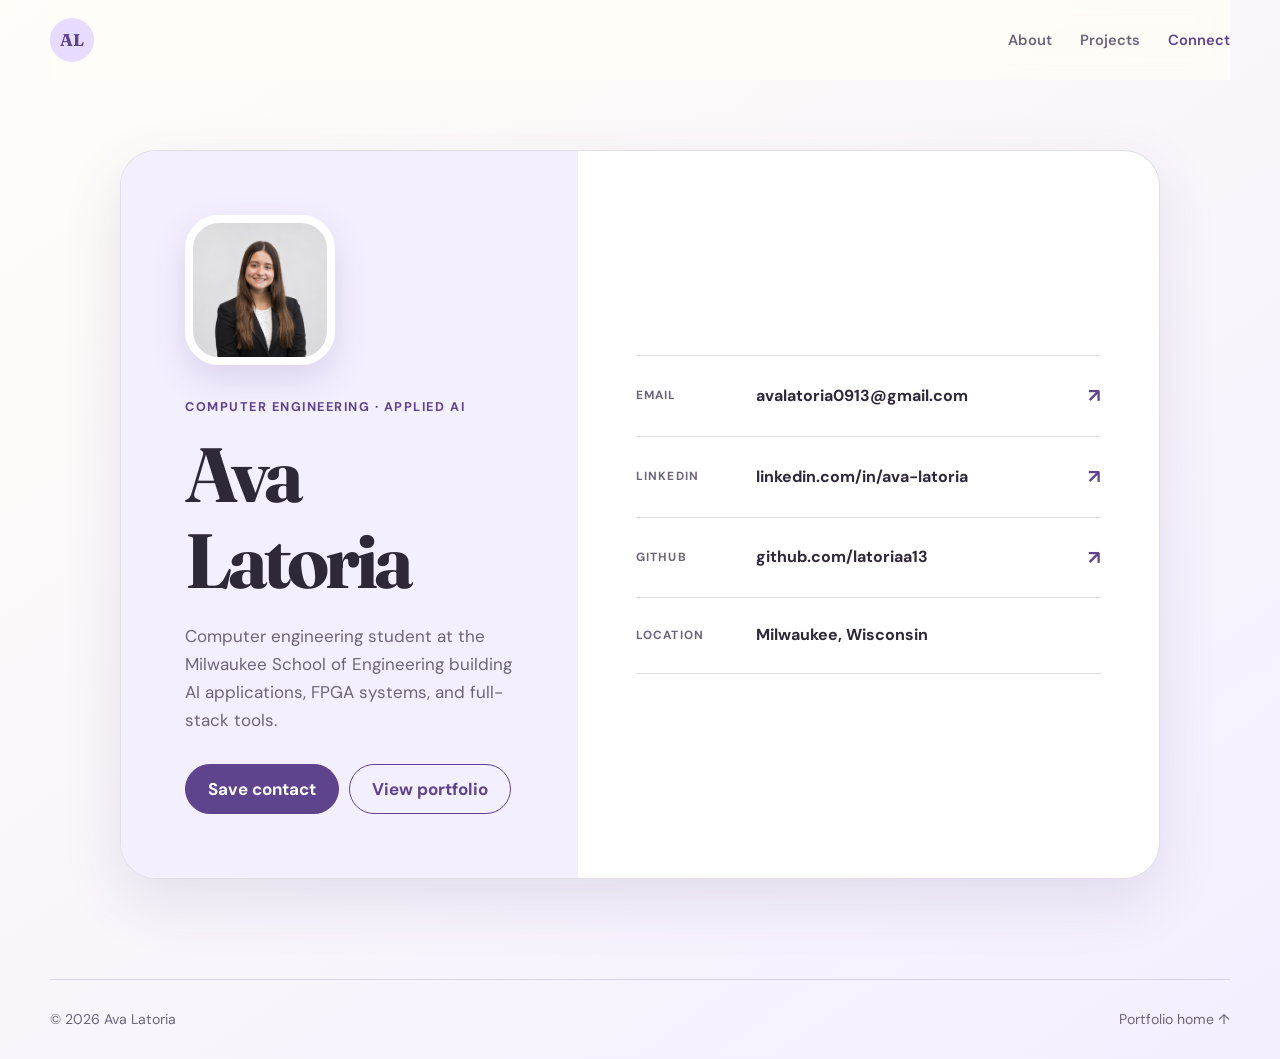
==== connect.html @ 5b6e91cd "Make all project covers full bleed" ====
<!doctype html>
<html lang="en">
  <head>
    <meta charset="UTF-8" />
    <meta name="viewport" content="width=device-width, initial-scale=1.0" />
    <meta name="description" content="Connect with Ava Latoria, a computer engineering student working across applied AI and embedded systems." />
    <meta name="theme-color" content="#eee8ff" />
    <title>Connect with Ava Latoria</title>
    <link rel="preconnect" href="https://fonts.googleapis.com" />
    <link rel="preconnect" href="https://fonts.gstatic.com" crossorigin />
    <link href="https://fonts.googleapis.com/css2?family=DM+Sans:wght@400;500;600;700&family=Fraunces:opsz,wght@9..144,600;9..144,700&display=swap" rel="stylesheet" />
    <link rel="stylesheet" href="styles.css?v=20261103-all-covers" />
  </head>
  <body class="connect-page">
    <a class="skip-link" href="#main">Skip to contact card</a>
    <header class="site-header">
      <a class="wordmark" href="connect.html" aria-label="Ava Latoria contact card">AL</a>
      <button class="menu-button" type="button" aria-expanded="false" aria-controls="site-nav">Menu</button>
      <nav id="site-nav" aria-label="Main navigation">
        <a href="index.html#about">About</a>
        <a href="index.html#projects">Projects</a>
        <a href="connect.html" aria-current="page">Connect</a>
      </nav>
    </header>

    <main class="connect-main" id="main">
      <section class="connect-card">
        <div class="connect-profile">
          <div class="connect-photo" role="img" aria-label="Portrait of Ava Latoria"></div>
          <p class="eyebrow">Computer Engineering · Applied AI</p>
          <h1>Ava Latoria</h1>
          <p class="connect-intro">Computer engineering student at the Milwaukee School of Engineering building AI applications, FPGA systems, and full-stack tools.</p>
          <div class="connect-actions">
            <a class="button primary" href="ava-latoria.vcf" download>Save contact</a>
            <a class="button secondary" href="index.html">View portfolio</a>
          </div>
        </div>

        <div class="connect-directory" aria-label="Contact links">
          <a href="mailto:avalatoria0913@gmail.com">
            <span>Email</span><strong>avalatoria0913@gmail.com</strong><b aria-hidden="true">↗</b>
          </a>
          <a href="https://www.linkedin.com/in/ava-latoria/" target="_blank" rel="noreferrer">
            <span>LinkedIn</span><strong>linkedin.com/in/ava-latoria</strong><b aria-hidden="true">↗</b>
          </a>
          <a href="https://github.com/latoriaa13" target="_blank" rel="noreferrer">
            <span>GitHub</span><strong>github.com/latoriaa13</strong><b aria-hidden="true">↗</b>
          </a>
          <div>
            <span>Location</span><strong>Milwaukee, Wisconsin</strong>
          </div>
        </div>
      </section>
    </main>

    <footer>
      <p>© <span id="year"></span> Ava Latoria</p>
      <a href="index.html">Portfolio home ↑</a>
    </footer>
    <script src="script.js"></script>
  </body>
</html>
---- styles.css ----
:root {
  --ink: #2e2838;
  --muted: #6d6479;
  --lavender-50: #fbf9ff;
  --lavender-100: #f4efff;
  --lavender-200: #e7dcff;
  --lavender-300: #d5c3fb;
  --lavender-500: #8c6bc7;
  --lavender-700: #5e438d;
  --cream: #fffdf8;
  --orange: #f58245;
  --line: rgba(71, 53, 98, 0.16);
  --shadow: 0 22px 60px rgba(80, 54, 118, 0.12);
}

* { box-sizing: border-box; }
html { overflow-x: clip; scroll-behavior: smooth; }
body {
  margin: 0;
  overflow-x: hidden;
  color: var(--ink);
  background: var(--cream);
  font-family: "DM Sans", sans-serif;
  font-size: 17px;
  line-height: 1.65;
}

a { color: inherit; }
img { max-width: 100%; }
.skip-link { position: fixed; left: 16px; top: -60px; z-index: 100; padding: 10px 16px; background: var(--ink); color: white; border-radius: 8px; }
.skip-link:focus { top: 16px; }

.site-header {
  position: sticky;
  top: 0;
  z-index: 20;
  display: flex;
  align-items: center;
  justify-content: space-between;
  width: min(1180px, calc(100% - 40px));
  margin: 0 auto;
  padding: 18px 0;
  background: color-mix(in srgb, var(--cream) 88%, transparent);
  backdrop-filter: blur(14px);
}
.wordmark { display: grid; place-items: center; width: 44px; height: 44px; border-radius: 50%; background: var(--lavender-200); color: var(--lavender-700); font-family: "Fraunces", serif; font-weight: 700; text-decoration: none; }
nav { display: flex; gap: 28px; }
nav a { color: var(--muted); font-size: 0.92rem; font-weight: 600; text-decoration: none; }
nav a:hover, nav a:focus-visible { color: var(--lavender-700); }
.menu-button { display: none; }

.hero {
  position: relative;
  display: grid;
  grid-template-columns: 1.15fr 0.85fr;
  align-items: center;
  gap: 80px;
  min-height: 84vh;
  width: min(1180px, calc(100% - 40px));
  margin: 0 auto;
  padding: 80px 0 110px;
}
.hero::before { content: ""; position: absolute; z-index: -1; width: 540px; height: 540px; right: -170px; top: 20px; border-radius: 48% 52% 67% 33% / 56% 34% 66% 44%; background: var(--lavender-100); }
.eyebrow { margin: 0 0 14px; color: var(--lavender-700); font-size: 0.79rem; font-weight: 700; letter-spacing: 0.12em; text-transform: uppercase; }
h1, h2, h3 { font-family: "Fraunces", serif; line-height: 1.12; }
h1 { margin: 0 0 22px; font-size: clamp(4rem, 8vw, 7.4rem); letter-spacing: -0.055em; }
.hero-text { max-width: 690px; margin: 0; color: var(--muted); font-size: clamp(1.15rem, 2vw, 1.45rem); }
.hero-links { display: flex; flex-wrap: wrap; gap: 12px; margin-top: 34px; }
.button { display: inline-flex; align-items: center; justify-content: center; min-height: 50px; padding: 0 22px; border: 1px solid var(--lavender-700); border-radius: 999px; font-weight: 700; text-decoration: none; transition: transform 180ms ease, box-shadow 180ms ease; }
.button:hover { transform: translateY(-2px); box-shadow: 0 10px 24px rgba(94, 67, 141, 0.18); }
.button.primary { background: var(--lavender-700); color: white; }
.button.secondary { color: var(--lavender-700); }

.portrait-wrap { position: relative; justify-self: end; width: min(100%, 430px); }
.portrait { aspect-ratio: 1; overflow: hidden; border: 12px solid white; border-radius: 50%; background-image: url("assets/ava-portrait-clean.png"); background-repeat: no-repeat; background-size: cover; background-position: center; box-shadow: var(--shadow); }
.sparkle { position: absolute; color: var(--lavender-500); font-size: 2.4rem; }
.sparkle-one { left: -26px; top: 34px; }
.sparkle-two { right: 8px; bottom: -30px; font-size: 1.8rem; }

.section { padding: 120px max(20px, calc((100vw - 1180px) / 2)); }
.section-label { margin-bottom: 50px; padding-bottom: 14px; border-bottom: 1px solid var(--line); color: var(--lavender-700); font-size: 0.8rem; font-weight: 700; letter-spacing: 0.12em; text-transform: uppercase; }
.about { background: var(--lavender-100); }
.about-grid { display: grid; grid-template-columns: 0.9fr 1.1fr; gap: 100px; }
.about h2, .contact h2 { margin: 0; font-size: clamp(2.7rem, 5vw, 4.6rem); letter-spacing: -0.035em; }
.about-copy { max-width: 680px; color: var(--muted); font-size: 1.14rem; }
.about-copy p:first-child { margin-top: 0; }

.experience-card { padding: clamp(28px, 5vw, 62px); border: 1px solid var(--line); border-radius: 32px; background: white; box-shadow: var(--shadow); }
.experience-heading { display: flex; align-items: flex-end; justify-content: space-between; gap: 30px; padding-bottom: 28px; border-bottom: 1px solid var(--line); }
.experience-heading h2 { margin: 0; font-size: clamp(2.2rem, 4vw, 3.8rem); }
.company { margin: 0; color: var(--muted); font-weight: 600; text-align: right; }
.experience-card ul { display: grid; grid-template-columns: repeat(2, 1fr); gap: 18px 48px; margin: 34px 0 0; padding-left: 22px; color: var(--muted); }

.projects { background: #faf8ff; }
.section-heading { display: flex; justify-content: space-between; align-items: baseline; margin-bottom: 34px; }
.section-heading .section-label { margin: 0; }
.section-heading p { margin: 0; color: var(--muted); font-size: .9rem; }
.project-list { display: grid; gap: 26px; }
.project-source { display: none; }
.project-card-grid { display: grid; grid-template-columns: repeat(3, minmax(0, 1fr)); gap: 22px; }
.project-card { display: flex; min-width: 0; flex-direction: column; overflow: hidden; color: var(--ink); text-decoration: none; background: rgba(255, 255, 255, .86); border: 1px solid var(--line); border-radius: 24px; box-shadow: 0 12px 34px rgba(73, 45, 112, .08); transition: transform 180ms ease, box-shadow 180ms ease, border-color 180ms ease; }
.project-card:hover, .project-card:focus-visible { transform: translateY(-5px); border-color: var(--lavender-500); box-shadow: 0 18px 42px rgba(73, 45, 112, .15); }
.project-card-image { position: relative; display: grid; width: 100%; aspect-ratio: 4 / 3; place-items: center; overflow: hidden; background: #fff; }
.project-card-image img { position: absolute; inset: 0; width: 100%; height: 100%; object-fit: cover; }
.project-card-image.contain img { object-fit: contain; padding: 20px; }
.project-card-image.dark { background: #050505; }
.project-card-image.fit-photo img { object-fit: cover; padding: 0; }
.project-card-image.logo-cover img { object-fit: cover; padding: 0; }
.project-card-image.donorex-card-cover img { object-position: center; padding: 0; }
a[href="project.html#lescribe"] .project-card-image img { object-position: center 54%; }
a[href="project.html#benmed"] .project-card-image img { object-position: center 58%; }
a[href="project.html#qual-v"] .project-card-image img { object-position: center 55%; }
.project-card-image.portrait-card-cover::before { content: ""; position: absolute; inset: -18px; background: linear-gradient(rgba(244, 239, 255, .34), rgba(255, 255, 255, .28)), var(--cover-image) center / cover no-repeat; filter: blur(14px); opacity: .72; }
.project-card-image.portrait-card-cover img { z-index: 1; object-fit: cover; object-position: center 65%; padding: 0; }
.project-card-body { display: flex; flex: 1; flex-direction: column; align-items: flex-start; padding: 22px; }
.project-card-date { color: var(--muted); font-size: .76rem; font-weight: 700; letter-spacing: .08em; text-transform: uppercase; }
.project-card h2 { margin: 8px 0 10px; font-size: clamp(1.4rem, 2vw, 1.8rem); }
.project-card-award { display: inline-flex; margin-bottom: 20px; padding: 5px 10px; color: var(--lavender-700); font-size: .78rem; font-weight: 700; background: var(--lavender-100); border-radius: 999px; }
.project-card-more { margin-top: auto; color: var(--lavender-700); font-size: .9rem; font-weight: 700; }
.project-detail-main { width: min(1180px, calc(100% - 40px)); min-height: calc(100vh - 180px); margin: 0 auto; padding: 64px 0 96px; }
.back-link { display: inline-flex; margin-bottom: 28px; color: var(--lavender-700); font-weight: 700; text-decoration: none; }
.project-detail-entry { min-height: 540px; }
.project-loading { padding: 60px 0; color: var(--muted); }
.project-entry { display: grid; grid-template-columns: minmax(0, 1fr) minmax(0, 1fr); overflow: hidden; min-height: 520px; border: 1px solid var(--line); border-radius: 30px; background: white; box-shadow: 0 16px 48px rgba(80, 54, 120, .06); }
.project-entry:nth-child(even) .project-media { order: 2; }
.project-media { position: relative; min-height: 520px; overflow: hidden; background: var(--lavender-100); }
.project-media img { width: 100%; height: 100%; object-fit: cover; display: block; }
.photo-pair { display: grid; grid-template-columns: 1.12fr .88fr; gap: 4px; }
.photo-pair img:last-child { object-position: 50% center; }
.donorex-gallery { display: grid; place-items: center; background: white; }
.project-media .donorex-cover-image { grid-column: 1 / -1; grid-row: 1; object-fit: contain; padding: clamp(28px, 5vw, 72px); background: white; }
.photo-grid-three { display: grid; grid-template-columns: 1.12fr .88fr; grid-template-rows: 1fr 1fr; gap: 4px; }
.photo-grid-three img:first-child { grid-row: 1 / 3; }
.photo-grid-three img:not(:first-child) { min-height: 0; }
.lescribe-gallery { display: grid; place-items: center; background: white; }
.project-media .lescribe-team { padding: 8px; background: white; object-fit: contain; }
.project-details { display: flex; flex-direction: column; justify-content: center; padding: clamp(34px, 5vw, 62px); }
.project-meta { display: flex; flex-wrap: wrap; gap: 8px 18px; margin-bottom: 18px; color: var(--muted); font-size: .78rem; font-weight: 700; letter-spacing: .07em; text-transform: uppercase; }
.project-meta span + span::before { content: "·"; margin-right: 18px; color: var(--lavender-300); }
.award { display: inline-flex; padding: 8px 13px; border-radius: 999px; background: var(--lavender-100); color: var(--lavender-700); font-size: 0.77rem; font-weight: 700; letter-spacing: 0.055em; text-transform: uppercase; }
.project-details .award { align-self: flex-start; }
.project-details h2 { margin: 18px 0 16px; font-size: clamp(2.5rem, 4vw, 4rem); letter-spacing: -0.04em; }
.project-details p { margin: 0 0 14px; color: var(--muted); }
.project-tags { display: flex; flex-wrap: wrap; gap: 8px; margin: 26px 0; }
.project-tags span { padding: 7px 11px; border: 1px solid var(--line); border-radius: 999px; color: var(--muted); font-size: 0.82rem; }
.text-links { display: flex; flex-wrap: wrap; gap: 22px; }
.text-links a { color: var(--lavender-700); font-weight: 700; text-underline-offset: 4px; }
.project-illustration { isolation: isolate; background: linear-gradient(145deg, #f1eaff, #ddd0f8); }
.project-illustration::before { content: ""; position: absolute; inset: 9%; border: 1px solid rgba(107, 78, 149, .16); border-radius: 28px; background: rgba(255,255,255,.45); }
.de10-lite-photo { display: grid; place-items: center; background: white; }
.project-media.de10-lite-photo img { object-fit: contain; padding: clamp(16px, 3vw, 34px); }
.benmed-gallery { display: grid; grid-template-rows: 42% 58%; background: #e2e5e8; }
.project-media .benmed-logo { object-fit: contain; padding: clamp(12px, 2vw, 24px); background: #e2e5e8; }
.project-media .benmed-team { min-height: 0; object-position: center; }
.qualv-gallery { display: grid; place-items: center; background: white; }
.project-media .qualv-team { padding: 8px; background: white; object-fit: contain; }
.digital-robot-photo { display: grid; place-items: center; background: #e9e2d9; }
.project-media.digital-robot-photo img { object-fit: contain; }
.vex-logo-panel { display: grid; place-items: center; background: #000; }
.project-media .vex-logo-image { object-fit: contain; padding: clamp(22px, 4vw, 58px); background: #000; }

.skills-grid { display: grid; grid-template-columns: repeat(3, 1fr); gap: 20px; }
.skill-group { padding: 32px; border-top: 3px solid var(--lavender-300); background: var(--lavender-50); }
.skill-group h3 { margin: 0 0 14px; font-size: 1.5rem; }
.skill-group p { margin: 0; color: var(--muted); }

.education { background: var(--lavender-100); }
.education-grid { display: grid; grid-template-columns: 1fr 1fr; gap: 100px; align-items: start; }
.education-main h2 { margin: 0 0 18px; font-size: clamp(2.5rem, 5vw, 4.2rem); }
.education-main > p:last-child { color: var(--muted); font-size: 1.08rem; }
.community-list { border-top: 1px solid var(--line); }
.community-list div { display: grid; grid-template-columns: 160px 1fr; gap: 18px; padding: 20px 0; border-bottom: 1px solid var(--line); }
.community-list span { color: var(--muted); }

.contact { padding: 130px 20px; text-align: center; }
.contact > p:not(.eyebrow) { color: var(--muted); }
.contact-links { display: flex; justify-content: center; flex-wrap: wrap; gap: 12px 28px; margin-top: 30px; }
.contact-links a { color: var(--lavender-700); font-weight: 700; text-underline-offset: 5px; }
footer { display: flex; justify-content: space-between; width: min(1180px, calc(100% - 40px)); margin: 0 auto; padding: 28px 0; border-top: 1px solid var(--line); color: var(--muted); font-size: 0.88rem; }
footer p { margin: 0; }
footer a { text-decoration: none; }

.connect-page { min-height: 100vh; background: linear-gradient(145deg, var(--cream), var(--lavender-100)); }
.connect-page nav a[aria-current="page"] { color: var(--lavender-700); }
.connect-main { display: grid; place-items: center; width: min(1040px, calc(100% - 40px)); min-height: calc(100vh - 150px); margin: 0 auto; padding: 70px 0 100px; }
.connect-card { display: grid; grid-template-columns: .88fr 1.12fr; overflow: hidden; width: 100%; border: 1px solid var(--line); border-radius: 36px; background: white; box-shadow: var(--shadow); }
.connect-profile { padding: clamp(34px, 6vw, 64px); background: var(--lavender-100); }
.connect-photo { width: 150px; aspect-ratio: 1; margin-bottom: 32px; border: 8px solid white; border-radius: 34px; background-image: url("assets/ava-portrait-clean.png"); background-repeat: no-repeat; background-size: cover; background-position: center; box-shadow: 0 14px 34px rgba(80,54,118,.15); }
.connect-profile h1 { margin: 0 0 18px; font-size: clamp(3rem, 6vw, 5.2rem); }
.connect-intro { margin: 0; color: var(--muted); }
.connect-actions { display: flex; flex-wrap: wrap; gap: 10px; margin-top: 30px; }
.connect-directory { display: grid; align-content: center; padding: clamp(26px, 5vw, 58px); }
.connect-directory > a, .connect-directory > div { display: grid; grid-template-columns: 100px minmax(0, 1fr) auto; align-items: center; gap: 20px; padding: 24px 0; border-bottom: 1px solid var(--line); text-decoration: none; }
.connect-directory > :first-child { border-top: 1px solid var(--line); }
.connect-directory span { color: var(--muted); font-size: .74rem; font-weight: 700; letter-spacing: .1em; text-transform: uppercase; }
.connect-directory strong { overflow-wrap: anywhere; font-size: 1rem; }
.connect-directory b { color: var(--lavender-700); font-size: 1.2rem; }
.connect-directory a:hover strong, .connect-directory a:focus-visible strong { color: var(--lavender-700); }

.reveal { opacity: 0; transform: translateY(20px); transition: opacity 700ms ease, transform 700ms ease; }
.reveal.visible { opacity: 1; transform: none; }
@media (prefers-reduced-motion: reduce) { html { scroll-behavior: auto; } .reveal { opacity: 1; transform: none; transition: none; } }

@media (max-width: 900px) {
  .hero { grid-template-columns: 1fr; min-height: auto; gap: 60px; padding-top: 70px; }
  .portrait-wrap { justify-self: start; width: min(78vw, 430px); }
  .about-grid, .education-grid { grid-template-columns: 1fr; gap: 42px; }
  .experience-card ul { grid-template-columns: 1fr; }
  .project-entry { grid-template-columns: 1fr; }
  .project-entry:nth-child(even) .project-media { order: 0; }
  .project-card-grid { grid-template-columns: repeat(2, minmax(0, 1fr)); }
  .project-media { min-height: 460px; }
  .skills-grid { grid-template-columns: 1fr; }
  .connect-card { grid-template-columns: 1fr; }
}

@media (max-width: 680px) {
  body { font-size: 16px; }
  .site-header { width: calc(100% - 30px); }
  .menu-button { display: inline-flex; padding: 8px 13px; border: 1px solid var(--line); border-radius: 999px; background: white; color: var(--ink); font: inherit; font-size: 0.85rem; font-weight: 700; }
  nav { position: absolute; top: 70px; right: 0; display: none; flex-direction: column; gap: 0; min-width: 180px; padding: 10px; border: 1px solid var(--line); border-radius: 18px; background: white; box-shadow: var(--shadow); }
  nav.open { display: flex; }
  nav a { padding: 10px 12px; }
  .hero { width: calc(100% - 30px); padding-bottom: 90px; }
  h1 { font-size: clamp(3.8rem, 18vw, 5.8rem); }
  .section { padding: 88px 20px; }
  .experience-heading { align-items: flex-start; flex-direction: column; }
  .company { text-align: left; }
  .section-heading { align-items: flex-start; flex-direction: column; gap: 8px; }
  .project-entry { min-height: 0; border-radius: 24px; }
  .project-card-grid { grid-template-columns: 1fr; }
  .project-card-image { aspect-ratio: 4 / 3; }
  .project-detail-main { width: calc(100% - 30px); padding: 40px 0 70px; }
  .project-media { min-height: 380px; }
  .photo-pair, .photo-grid-three { grid-template-columns: 1fr 1fr; grid-template-rows: 230px 150px; }
  .photo-pair img:first-child, .photo-grid-three img:first-child { grid-column: 1 / 3; grid-row: 1; }
  .project-media .donorex-cover-image { padding: 30px; }
  .project-details { padding: 34px 24px 38px; }
  .community-list div { grid-template-columns: 1fr; gap: 5px; }
  .connect-main { width: calc(100% - 30px); padding: 40px 0 70px; }
  .connect-card { border-radius: 26px; }
  .connect-photo { width: 124px; }
  .connect-directory > a, .connect-directory > div { grid-template-columns: 1fr auto; gap: 5px 14px; }
  .connect-directory span { grid-column: 1 / -1; }
  footer { width: calc(100% - 30px); }
}
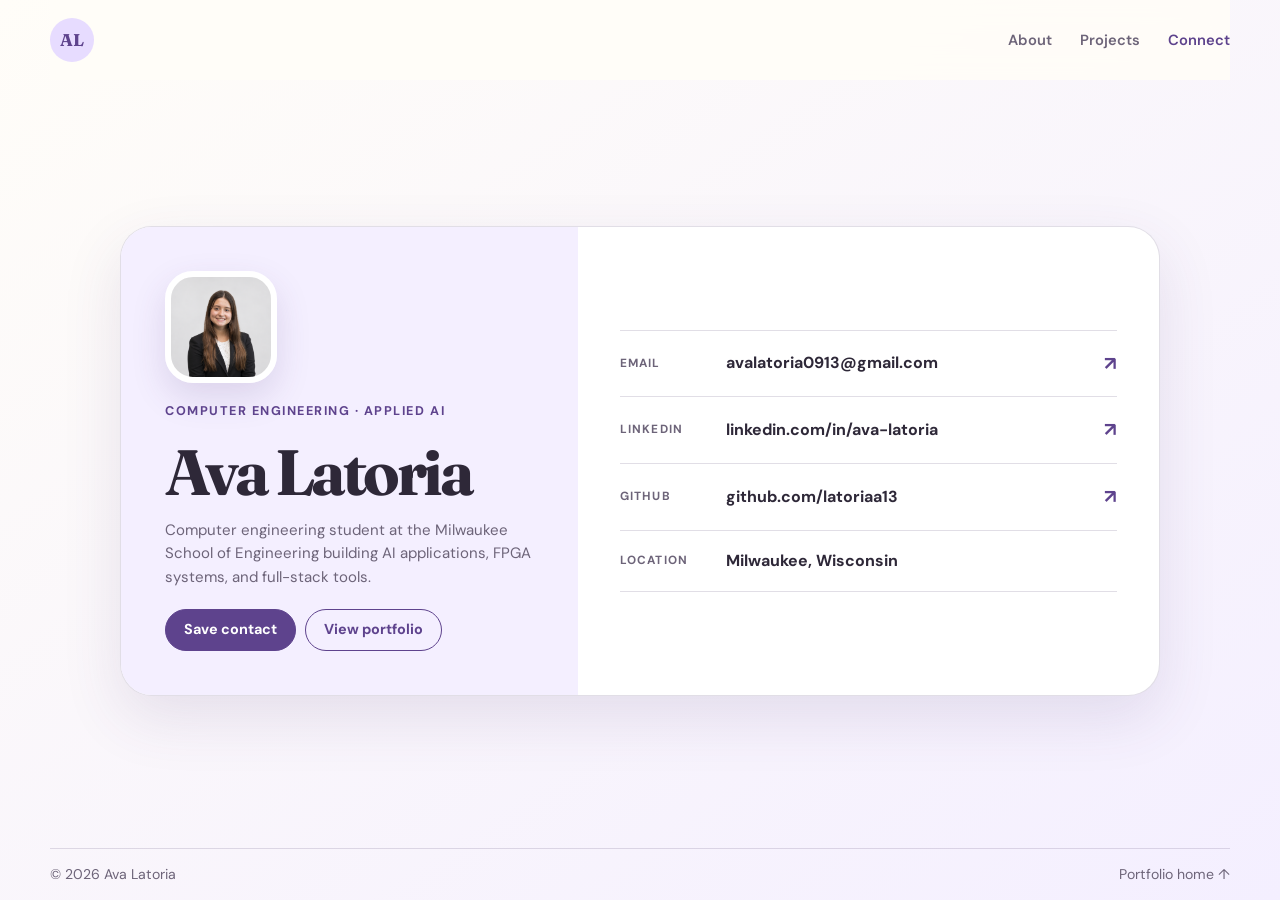
==== commit ec1225f8: "Fit Connect page within one screen" ====
--- a/connect.html
+++ b/connect.html
@@ -9,7 +9,7 @@
     <link rel="preconnect" href="https://fonts.googleapis.com" />
     <link rel="preconnect" href="https://fonts.gstatic.com" crossorigin />
     <link href="https://fonts.googleapis.com/css2?family=DM+Sans:wght@400;500;600;700&family=Fraunces:opsz,wght@9..144,600;9..144,700&display=swap" rel="stylesheet" />
-    <link rel="stylesheet" href="styles.css?v=20261103-all-covers" />
+    <link rel="stylesheet" href="styles.css?v=20261103-connect-fit" />
   </head>
   <body class="connect-page">
     <a class="skip-link" href="#main">Skip to contact card</a>
--- a/styles.css
+++ b/styles.css
@@ -180,22 +180,24 @@
 footer p { margin: 0; }
 footer a { text-decoration: none; }
 
-.connect-page { min-height: 100vh; background: linear-gradient(145deg, var(--cream), var(--lavender-100)); }
+.connect-page { display: grid; grid-template-rows: auto minmax(0, 1fr) auto; min-height: 100vh; min-height: 100svh; background: linear-gradient(145deg, var(--cream), var(--lavender-100)); }
 .connect-page nav a[aria-current="page"] { color: var(--lavender-700); }
-.connect-main { display: grid; place-items: center; width: min(1040px, calc(100% - 40px)); min-height: calc(100vh - 150px); margin: 0 auto; padding: 70px 0 100px; }
-.connect-card { display: grid; grid-template-columns: .88fr 1.12fr; overflow: hidden; width: 100%; border: 1px solid var(--line); border-radius: 36px; background: white; box-shadow: var(--shadow); }
-.connect-profile { padding: clamp(34px, 6vw, 64px); background: var(--lavender-100); }
-.connect-photo { width: 150px; aspect-ratio: 1; margin-bottom: 32px; border: 8px solid white; border-radius: 34px; background-image: url("assets/ava-portrait-clean.png"); background-repeat: no-repeat; background-size: cover; background-position: center; box-shadow: 0 14px 34px rgba(80,54,118,.15); }
-.connect-profile h1 { margin: 0 0 18px; font-size: clamp(3rem, 6vw, 5.2rem); }
-.connect-intro { margin: 0; color: var(--muted); }
-.connect-actions { display: flex; flex-wrap: wrap; gap: 10px; margin-top: 30px; }
-.connect-directory { display: grid; align-content: center; padding: clamp(26px, 5vw, 58px); }
-.connect-directory > a, .connect-directory > div { display: grid; grid-template-columns: 100px minmax(0, 1fr) auto; align-items: center; gap: 20px; padding: 24px 0; border-bottom: 1px solid var(--line); text-decoration: none; }
+.connect-main { display: grid; place-items: center; width: min(1040px, calc(100% - 40px)); min-height: 0; margin: 0 auto; padding: 18px 0 24px; }
+.connect-card { display: grid; grid-template-columns: .88fr 1.12fr; overflow: hidden; width: 100%; max-height: min(620px, calc(100svh - 160px)); border: 1px solid var(--line); border-radius: 32px; background: white; box-shadow: var(--shadow); }
+.connect-profile { padding: clamp(28px, 4vw, 44px); background: var(--lavender-100); }
+.connect-photo { width: 112px; aspect-ratio: 1; margin-bottom: 18px; border: 6px solid white; border-radius: 28px; background-image: url("assets/ava-portrait-clean.png"); background-repeat: no-repeat; background-size: cover; background-position: center; box-shadow: 0 14px 34px rgba(80,54,118,.15); }
+.connect-profile h1 { margin: 0 0 12px; font-size: clamp(2.7rem, 5vw, 4.2rem); }
+.connect-intro { margin: 0; color: var(--muted); font-size: .94rem; line-height: 1.55; }
+.connect-actions { display: flex; flex-wrap: wrap; gap: 9px; margin-top: 20px; }
+.connect-page .button { min-height: 42px; padding: 0 18px; font-size: .9rem; }
+.connect-directory { display: grid; align-content: center; padding: clamp(24px, 4vw, 42px); }
+.connect-directory > a, .connect-directory > div { display: grid; grid-template-columns: 90px minmax(0, 1fr) auto; align-items: center; gap: 16px; padding: 17px 0; border-bottom: 1px solid var(--line); text-decoration: none; }
 .connect-directory > :first-child { border-top: 1px solid var(--line); }
 .connect-directory span { color: var(--muted); font-size: .74rem; font-weight: 700; letter-spacing: .1em; text-transform: uppercase; }
 .connect-directory strong { overflow-wrap: anywhere; font-size: 1rem; }
 .connect-directory b { color: var(--lavender-700); font-size: 1.2rem; }
 .connect-directory a:hover strong, .connect-directory a:focus-visible strong { color: var(--lavender-700); }
+.connect-page footer { padding: 14px 0; }
 
 .reveal { opacity: 0; transform: translateY(20px); transition: opacity 700ms ease, transform 700ms ease; }
 .reveal.visible { opacity: 1; transform: none; }
@@ -211,7 +213,6 @@
   .project-card-grid { grid-template-columns: repeat(2, minmax(0, 1fr)); }
   .project-media { min-height: 460px; }
   .skills-grid { grid-template-columns: 1fr; }
-  .connect-card { grid-template-columns: 1fr; }
 }
 
 @media (max-width: 680px) {
@@ -237,10 +238,20 @@
   .project-media .donorex-cover-image { padding: 30px; }
   .project-details { padding: 34px 24px 38px; }
   .community-list div { grid-template-columns: 1fr; gap: 5px; }
-  .connect-main { width: calc(100% - 30px); padding: 40px 0 70px; }
-  .connect-card { border-radius: 26px; }
-  .connect-photo { width: 124px; }
-  .connect-directory > a, .connect-directory > div { grid-template-columns: 1fr auto; gap: 5px 14px; }
-  .connect-directory span { grid-column: 1 / -1; }
+  .connect-main { width: calc(100% - 30px); padding: 8px 0 12px; }
+  .connect-card { grid-template-columns: 1fr; max-height: none; border-radius: 24px; }
+  .connect-profile { display: grid; grid-template-columns: 68px minmax(0, 1fr); gap: 4px 14px; padding: 16px 18px; }
+  .connect-photo { grid-row: 1 / 3; width: 68px; margin: 0; border-width: 4px; border-radius: 20px; }
+  .connect-profile .eyebrow { align-self: end; margin: 0; font-size: .63rem; }
+  .connect-profile h1 { align-self: start; margin: 0; font-size: clamp(2rem, 10vw, 2.55rem); }
+  .connect-intro { grid-column: 1 / -1; margin-top: 8px; font-size: .82rem; line-height: 1.38; }
+  .connect-actions { grid-column: 1 / -1; margin-top: 8px; }
+  .connect-page .button { min-height: 34px; padding: 0 13px; font-size: .78rem; }
+  .connect-directory { padding: 10px 18px 12px; }
+  .connect-directory > a, .connect-directory > div { grid-template-columns: minmax(0, 1fr) auto; gap: 8px; padding: 9px 0; }
+  .connect-directory strong { font-size: .82rem; }
+  .connect-directory span { display: none; }
+  .connect-directory b { font-size: 1rem; }
+  .connect-page footer { padding: 9px 0; font-size: .72rem; }
   footer { width: calc(100% - 30px); }
 }
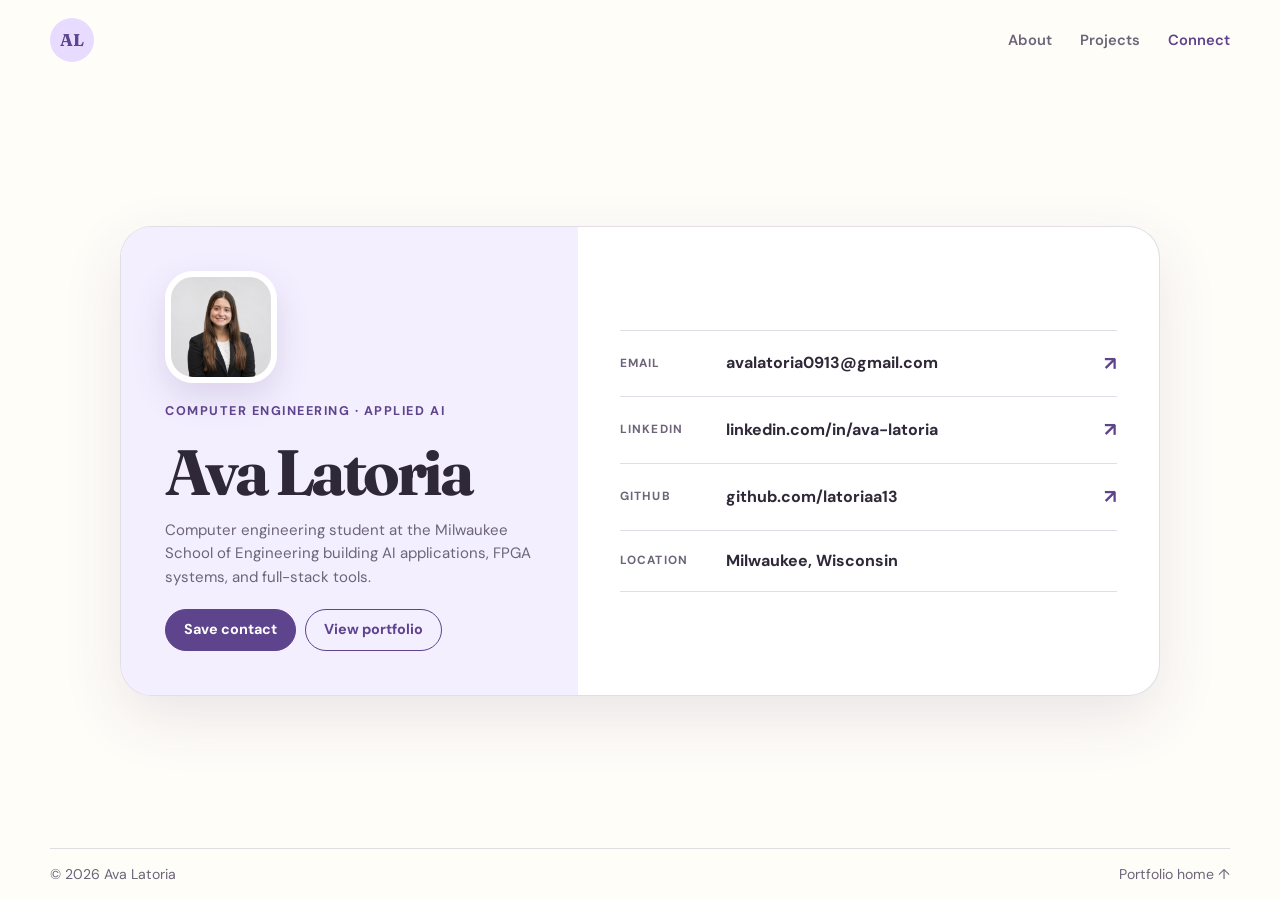
==== commit c857f4d1: "Clean up Connect page background" ====
--- a/connect.html
+++ b/connect.html
@@ -9,7 +9,7 @@
     <link rel="preconnect" href="https://fonts.googleapis.com" />
     <link rel="preconnect" href="https://fonts.gstatic.com" crossorigin />
     <link href="https://fonts.googleapis.com/css2?family=DM+Sans:wght@400;500;600;700&family=Fraunces:opsz,wght@9..144,600;9..144,700&display=swap" rel="stylesheet" />
-    <link rel="stylesheet" href="styles.css?v=20261103-connect-fit" />
+    <link rel="stylesheet" href="styles.css?v=20261103-connect-clean" />
   </head>
   <body class="connect-page">
     <a class="skip-link" href="#main">Skip to contact card</a>
--- a/styles.css
+++ b/styles.css
@@ -180,7 +180,7 @@
 footer p { margin: 0; }
 footer a { text-decoration: none; }
 
-.connect-page { display: grid; grid-template-rows: auto minmax(0, 1fr) auto; min-height: 100vh; min-height: 100svh; background: linear-gradient(145deg, var(--cream), var(--lavender-100)); }
+.connect-page { display: grid; grid-template-rows: auto minmax(0, 1fr) auto; min-height: 100vh; min-height: 100svh; background: var(--cream); }
 .connect-page nav a[aria-current="page"] { color: var(--lavender-700); }
 .connect-main { display: grid; place-items: center; width: min(1040px, calc(100% - 40px)); min-height: 0; margin: 0 auto; padding: 18px 0 24px; }
 .connect-card { display: grid; grid-template-columns: .88fr 1.12fr; overflow: hidden; width: 100%; max-height: min(620px, calc(100svh - 160px)); border: 1px solid var(--line); border-radius: 32px; background: white; box-shadow: var(--shadow); }
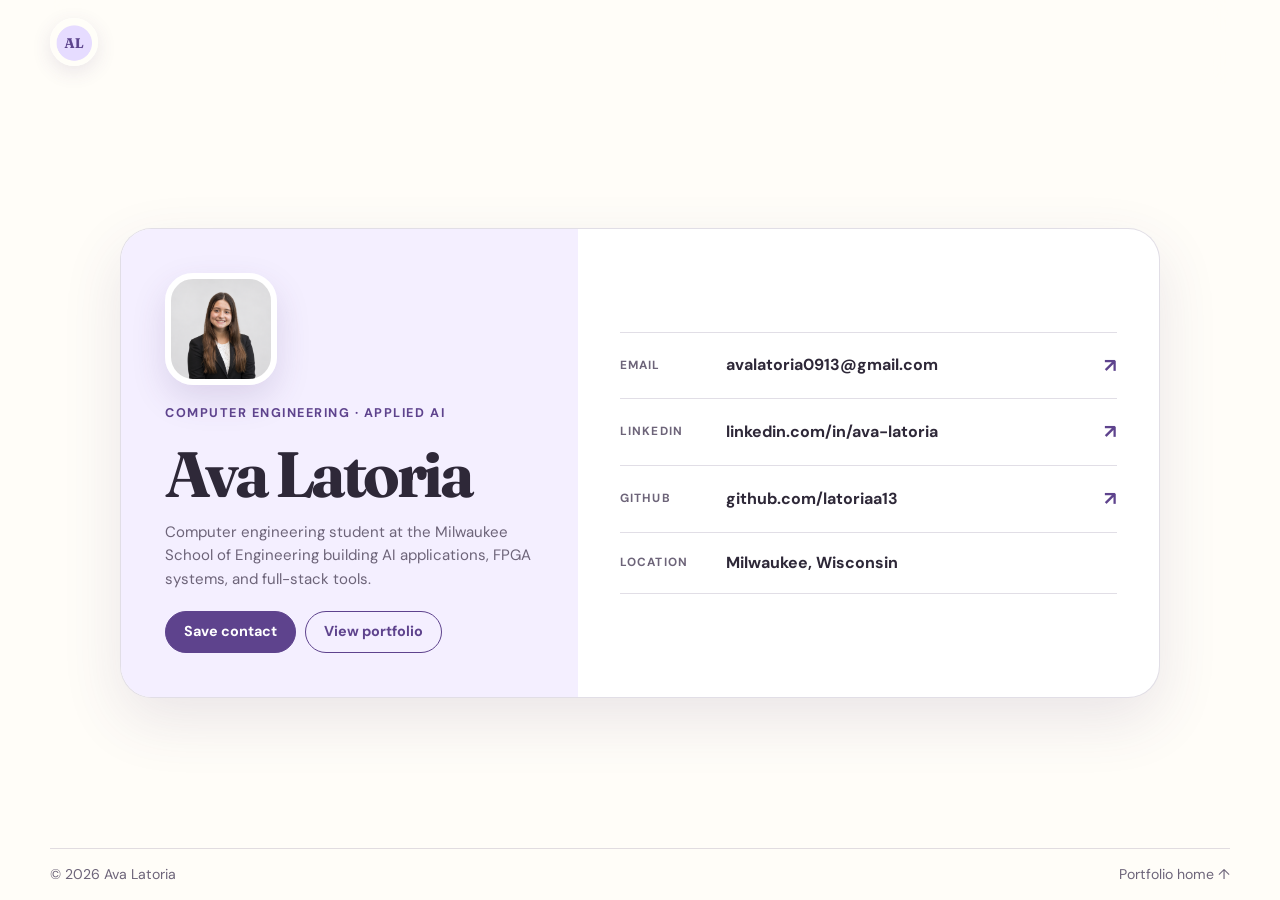
==== commit 863b8fad: "Add favicon and corner navigation menu" ====
--- a/connect.html
+++ b/connect.html
@@ -6,20 +6,25 @@
     <meta name="description" content="Connect with Ava Latoria, a computer engineering student working across applied AI and embedded systems." />
     <meta name="theme-color" content="#eee8ff" />
     <title>Connect with Ava Latoria</title>
+    <link rel="icon" type="image/png" href="assets/favicon.png" />
+    <link rel="apple-touch-icon" href="assets/favicon.png" />
     <link rel="preconnect" href="https://fonts.googleapis.com" />
     <link rel="preconnect" href="https://fonts.gstatic.com" crossorigin />
     <link href="https://fonts.googleapis.com/css2?family=DM+Sans:wght@400;500;600;700&family=Fraunces:opsz,wght@9..144,600;9..144,700&display=swap" rel="stylesheet" />
-    <link rel="stylesheet" href="styles.css?v=20261103-connect-clean" />
+    <link rel="stylesheet" href="styles.css?v=20261104-brand-menu" />
   </head>
   <body class="connect-page">
     <a class="skip-link" href="#main">Skip to contact card</a>
     <header class="site-header">
-      <a class="wordmark" href="connect.html" aria-label="Ava Latoria contact card">AL</a>
-      <button class="menu-button" type="button" aria-expanded="false" aria-controls="site-nav">Menu</button>
+      <button class="brand-menu-button" type="button" aria-expanded="false" aria-controls="site-nav" aria-haspopup="true" aria-label="Open site navigation">
+        <img src="assets/favicon.png" alt="" aria-hidden="true" />
+      </button>
       <nav id="site-nav" aria-label="Main navigation">
         <a href="index.html#about">About</a>
+        <a href="index.html#experience">Experience</a>
         <a href="index.html#projects">Projects</a>
         <a href="connect.html" aria-current="page">Connect</a>
+        <a href="index.html#contact">Contact</a>
       </nav>
     </header>
 
@@ -57,6 +62,6 @@
       <p>© <span id="year"></span> Ava Latoria</p>
       <a href="index.html">Portfolio home ↑</a>
     </footer>
-    <script src="script.js"></script>
+    <script src="script.js?v=20261104-brand-menu"></script>
   </body>
 </html>
--- a/styles.css
+++ b/styles.css
@@ -36,18 +36,20 @@
   z-index: 20;
   display: flex;
   align-items: center;
-  justify-content: space-between;
+  justify-content: flex-start;
   width: min(1180px, calc(100% - 40px));
   margin: 0 auto;
   padding: 18px 0;
   background: color-mix(in srgb, var(--cream) 88%, transparent);
   backdrop-filter: blur(14px);
 }
-.wordmark { display: grid; place-items: center; width: 44px; height: 44px; border-radius: 50%; background: var(--lavender-200); color: var(--lavender-700); font-family: "Fraunces", serif; font-weight: 700; text-decoration: none; }
-nav { display: flex; gap: 28px; }
-nav a { color: var(--muted); font-size: 0.92rem; font-weight: 600; text-decoration: none; }
-nav a:hover, nav a:focus-visible { color: var(--lavender-700); }
-.menu-button { display: none; }
+.brand-menu-button { display: grid; place-items: center; width: 48px; height: 48px; padding: 0; overflow: hidden; border: 0; border-radius: 50%; background: white; box-shadow: 0 6px 20px rgba(80, 54, 118, .12); cursor: pointer; transition: transform 180ms ease, box-shadow 180ms ease; }
+.brand-menu-button:hover, .brand-menu-button:focus-visible, .brand-menu-button[aria-expanded="true"] { transform: translateY(-1px); box-shadow: 0 9px 24px rgba(80, 54, 118, .2); outline: 2px solid var(--lavender-300); outline-offset: 3px; }
+.brand-menu-button img { display: block; width: 100%; height: 100%; object-fit: cover; }
+nav { position: absolute; top: 72px; left: 0; display: none; flex-direction: column; gap: 0; min-width: 205px; padding: 10px; border: 1px solid var(--line); border-radius: 18px; background: white; box-shadow: var(--shadow); }
+nav.open { display: flex; }
+nav a { padding: 10px 12px; border-radius: 10px; color: var(--muted); font-size: 0.92rem; font-weight: 600; text-decoration: none; }
+nav a:hover, nav a:focus-visible { color: var(--lavender-700); background: var(--lavender-100); }
 
 .hero {
   position: relative;
@@ -107,6 +109,7 @@
 .project-card-image.fit-photo img { object-fit: cover; padding: 0; }
 .project-card-image.logo-cover img { object-fit: cover; padding: 0; }
 .project-card-image.donorex-card-cover img { object-position: center; padding: 0; }
+.project-card-image.foxwatch-card-cover img { object-position: center; }
 a[href="project.html#lescribe"] .project-card-image img { object-position: center 54%; }
 a[href="project.html#benmed"] .project-card-image img { object-position: center 58%; }
 a[href="project.html#qual-v"] .project-card-image img { object-position: center 55%; }
@@ -129,6 +132,8 @@
 .photo-pair img:last-child { object-position: 50% center; }
 .donorex-gallery { display: grid; place-items: center; background: white; }
 .project-media .donorex-cover-image { grid-column: 1 / -1; grid-row: 1; object-fit: contain; padding: clamp(28px, 5vw, 72px); background: white; }
+.foxwatch-gallery { display: grid; place-items: center; background: var(--cream); }
+.project-media .foxwatch-cover-image { object-fit: contain; padding: clamp(18px, 3vw, 42px); background: var(--cream); }
 .photo-grid-three { display: grid; grid-template-columns: 1.12fr .88fr; grid-template-rows: 1fr 1fr; gap: 4px; }
 .photo-grid-three img:first-child { grid-row: 1 / 3; }
 .photo-grid-three img:not(:first-child) { min-height: 0; }
@@ -218,10 +223,6 @@
 @media (max-width: 680px) {
   body { font-size: 16px; }
   .site-header { width: calc(100% - 30px); }
-  .menu-button { display: inline-flex; padding: 8px 13px; border: 1px solid var(--line); border-radius: 999px; background: white; color: var(--ink); font: inherit; font-size: 0.85rem; font-weight: 700; }
-  nav { position: absolute; top: 70px; right: 0; display: none; flex-direction: column; gap: 0; min-width: 180px; padding: 10px; border: 1px solid var(--line); border-radius: 18px; background: white; box-shadow: var(--shadow); }
-  nav.open { display: flex; }
-  nav a { padding: 10px 12px; }
   .hero { width: calc(100% - 30px); padding-bottom: 90px; }
   h1 { font-size: clamp(3.8rem, 18vw, 5.8rem); }
   .section { padding: 88px 20px; }
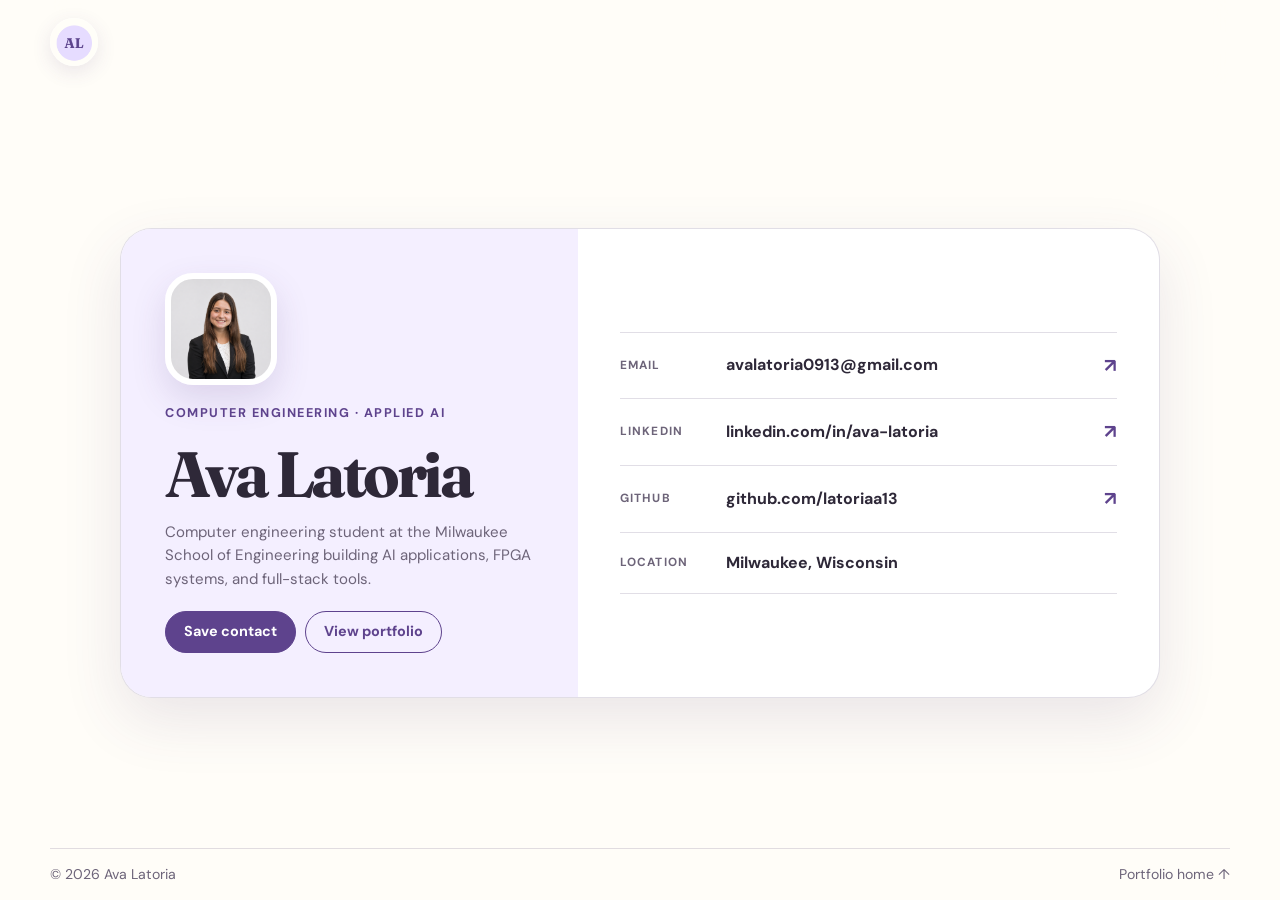
==== commit eeb0f0ce: "Use subtly retouched profile portrait" ====
--- a/connect.html
+++ b/connect.html
@@ -11,7 +11,7 @@
     <link rel="preconnect" href="https://fonts.googleapis.com" />
     <link rel="preconnect" href="https://fonts.gstatic.com" crossorigin />
     <link href="https://fonts.googleapis.com/css2?family=DM+Sans:wght@400;500;600;700&family=Fraunces:opsz,wght@9..144,600;9..144,700&display=swap" rel="stylesheet" />
-    <link rel="stylesheet" href="styles.css?v=20261104-brand-menu" />
+    <link rel="stylesheet" href="styles.css?v=20261104-portrait-retouch" />
   </head>
   <body class="connect-page">
     <a class="skip-link" href="#main">Skip to contact card</a>
--- a/styles.css
+++ b/styles.css
@@ -74,7 +74,7 @@
 .button.secondary { color: var(--lavender-700); }
 
 .portrait-wrap { position: relative; justify-self: end; width: min(100%, 430px); }
-.portrait { aspect-ratio: 1; overflow: hidden; border: 12px solid white; border-radius: 50%; background-image: url("assets/ava-portrait-clean.png"); background-repeat: no-repeat; background-size: cover; background-position: center; box-shadow: var(--shadow); }
+.portrait { aspect-ratio: 1; overflow: hidden; border: 12px solid white; border-radius: 50%; background-image: url("assets/ava-portrait-retouched.png"); background-repeat: no-repeat; background-size: cover; background-position: center; box-shadow: var(--shadow); }
 .sparkle { position: absolute; color: var(--lavender-500); font-size: 2.4rem; }
 .sparkle-one { left: -26px; top: 34px; }
 .sparkle-two { right: 8px; bottom: -30px; font-size: 1.8rem; }
@@ -190,7 +190,7 @@
 .connect-main { display: grid; place-items: center; width: min(1040px, calc(100% - 40px)); min-height: 0; margin: 0 auto; padding: 18px 0 24px; }
 .connect-card { display: grid; grid-template-columns: .88fr 1.12fr; overflow: hidden; width: 100%; max-height: min(620px, calc(100svh - 160px)); border: 1px solid var(--line); border-radius: 32px; background: white; box-shadow: var(--shadow); }
 .connect-profile { padding: clamp(28px, 4vw, 44px); background: var(--lavender-100); }
-.connect-photo { width: 112px; aspect-ratio: 1; margin-bottom: 18px; border: 6px solid white; border-radius: 28px; background-image: url("assets/ava-portrait-clean.png"); background-repeat: no-repeat; background-size: cover; background-position: center; box-shadow: 0 14px 34px rgba(80,54,118,.15); }
+.connect-photo { width: 112px; aspect-ratio: 1; margin-bottom: 18px; border: 6px solid white; border-radius: 28px; background-image: url("assets/ava-portrait-retouched.png"); background-repeat: no-repeat; background-size: cover; background-position: center; box-shadow: 0 14px 34px rgba(80,54,118,.15); }
 .connect-profile h1 { margin: 0 0 12px; font-size: clamp(2.7rem, 5vw, 4.2rem); }
 .connect-intro { margin: 0; color: var(--muted); font-size: .94rem; line-height: 1.55; }
 .connect-actions { display: flex; flex-wrap: wrap; gap: 9px; margin-top: 20px; }
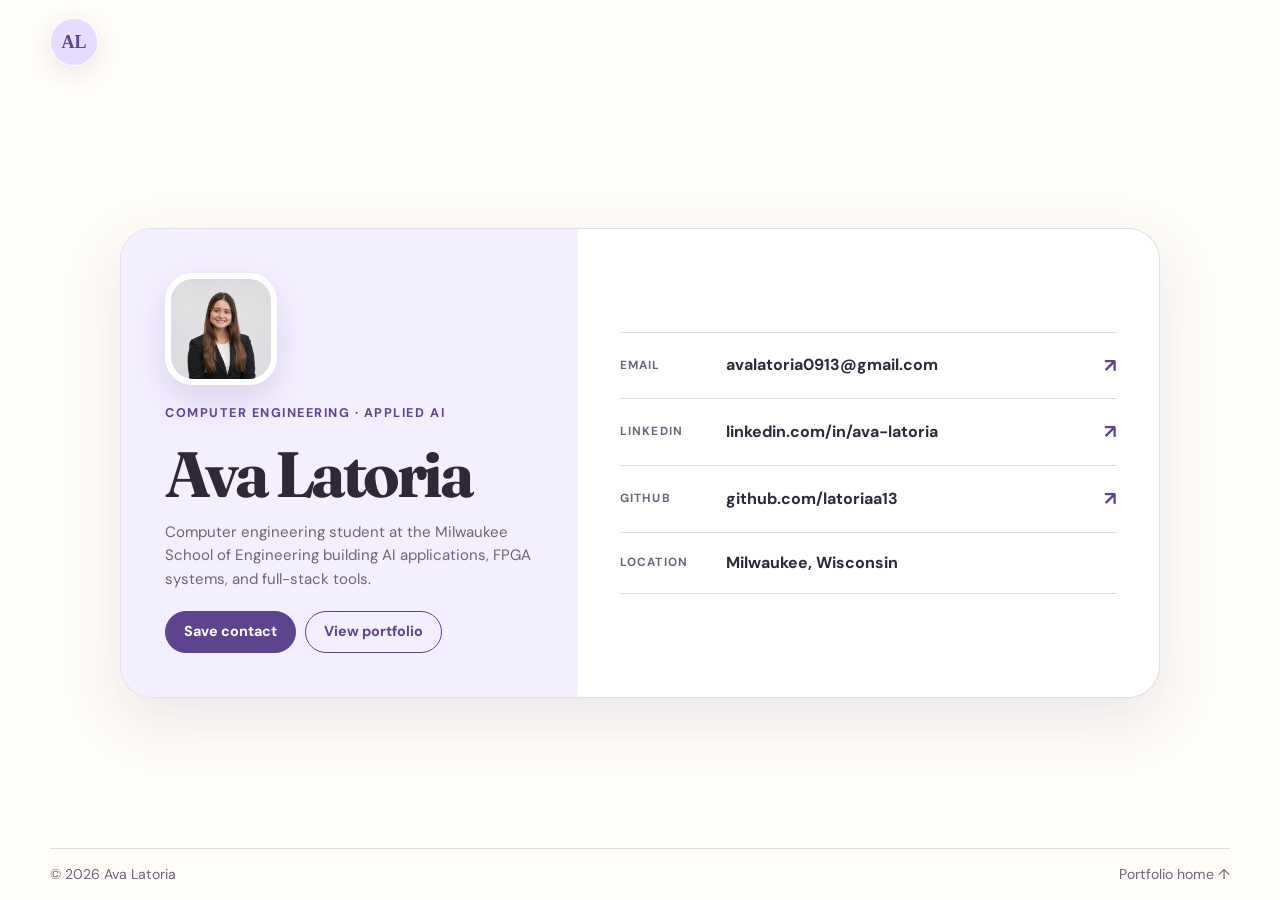
==== commit cba7a387: "Use fitted AL circle as favicon" ====
--- a/connect.html
+++ b/connect.html
@@ -6,7 +6,7 @@
     <meta name="description" content="Connect with Ava Latoria, a computer engineering student working across applied AI and embedded systems." />
     <meta name="theme-color" content="#eee8ff" />
     <title>Connect with Ava Latoria</title>
-    <link rel="icon" type="image/png" href="assets/favicon.png" />
+    <link rel="icon" type="image/svg+xml" href="assets/favicon.svg?v=20261104" />
     <link rel="apple-touch-icon" href="assets/favicon.png" />
     <link rel="preconnect" href="https://fonts.googleapis.com" />
     <link rel="preconnect" href="https://fonts.gstatic.com" crossorigin />
@@ -17,7 +17,7 @@
     <a class="skip-link" href="#main">Skip to contact card</a>
     <header class="site-header">
       <button class="brand-menu-button" type="button" aria-expanded="false" aria-controls="site-nav" aria-haspopup="true" aria-label="Open site navigation">
-        <img src="assets/favicon.png" alt="" aria-hidden="true" />
+        <img src="assets/favicon.svg" alt="" aria-hidden="true" />
       </button>
       <nav id="site-nav" aria-label="Main navigation">
         <a href="index.html#about">About</a>
